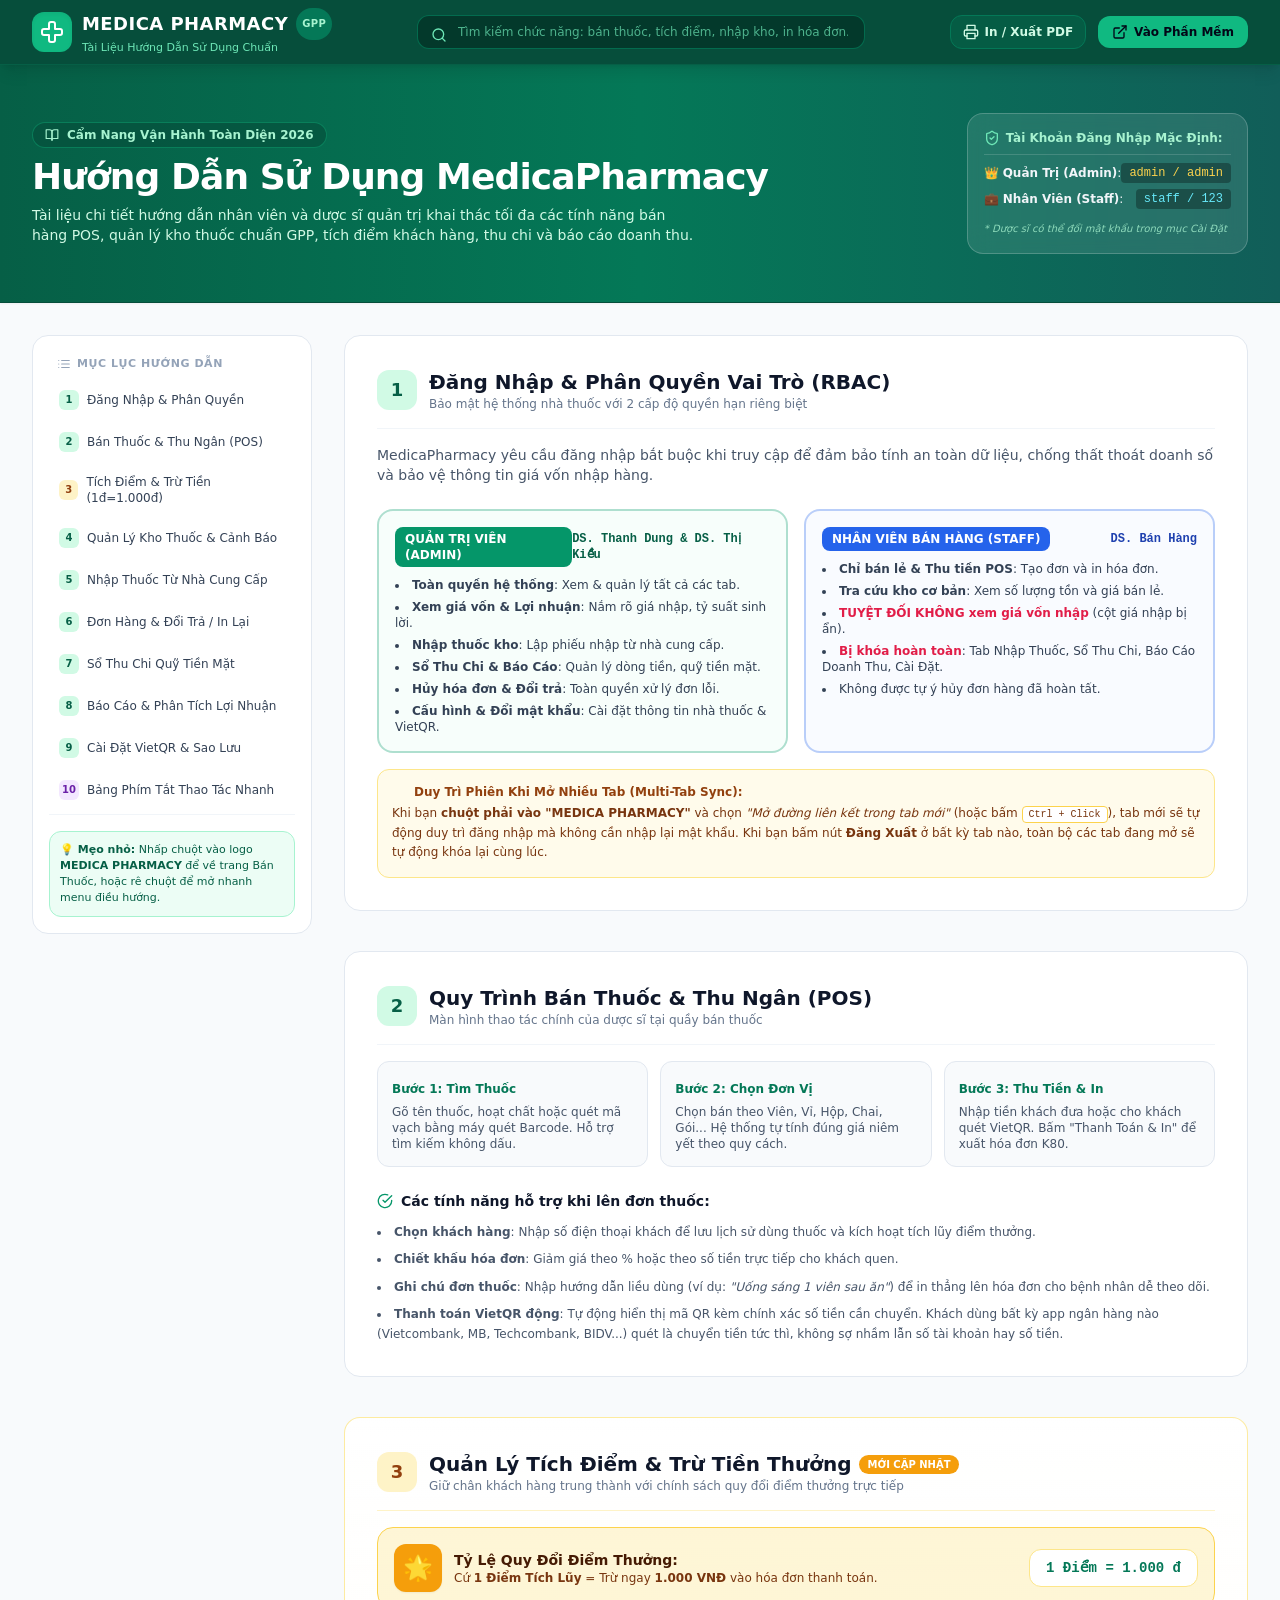
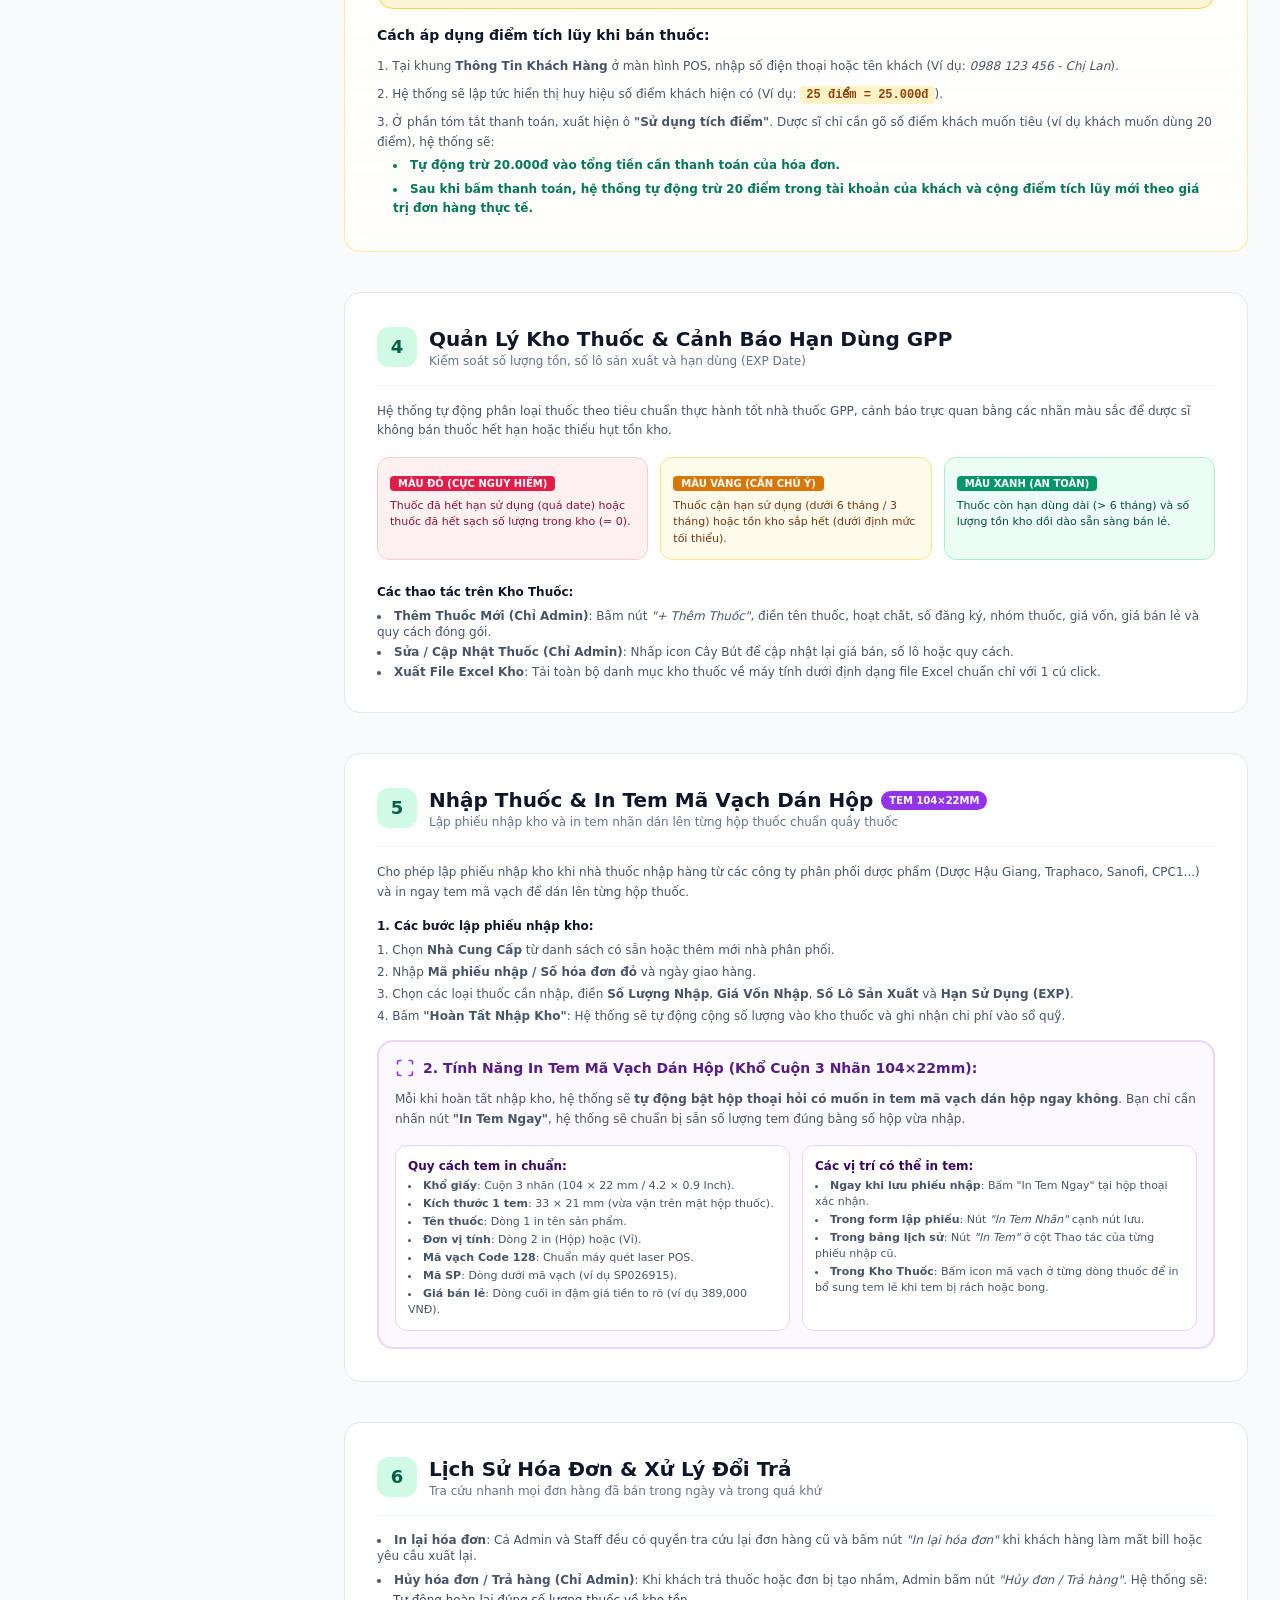
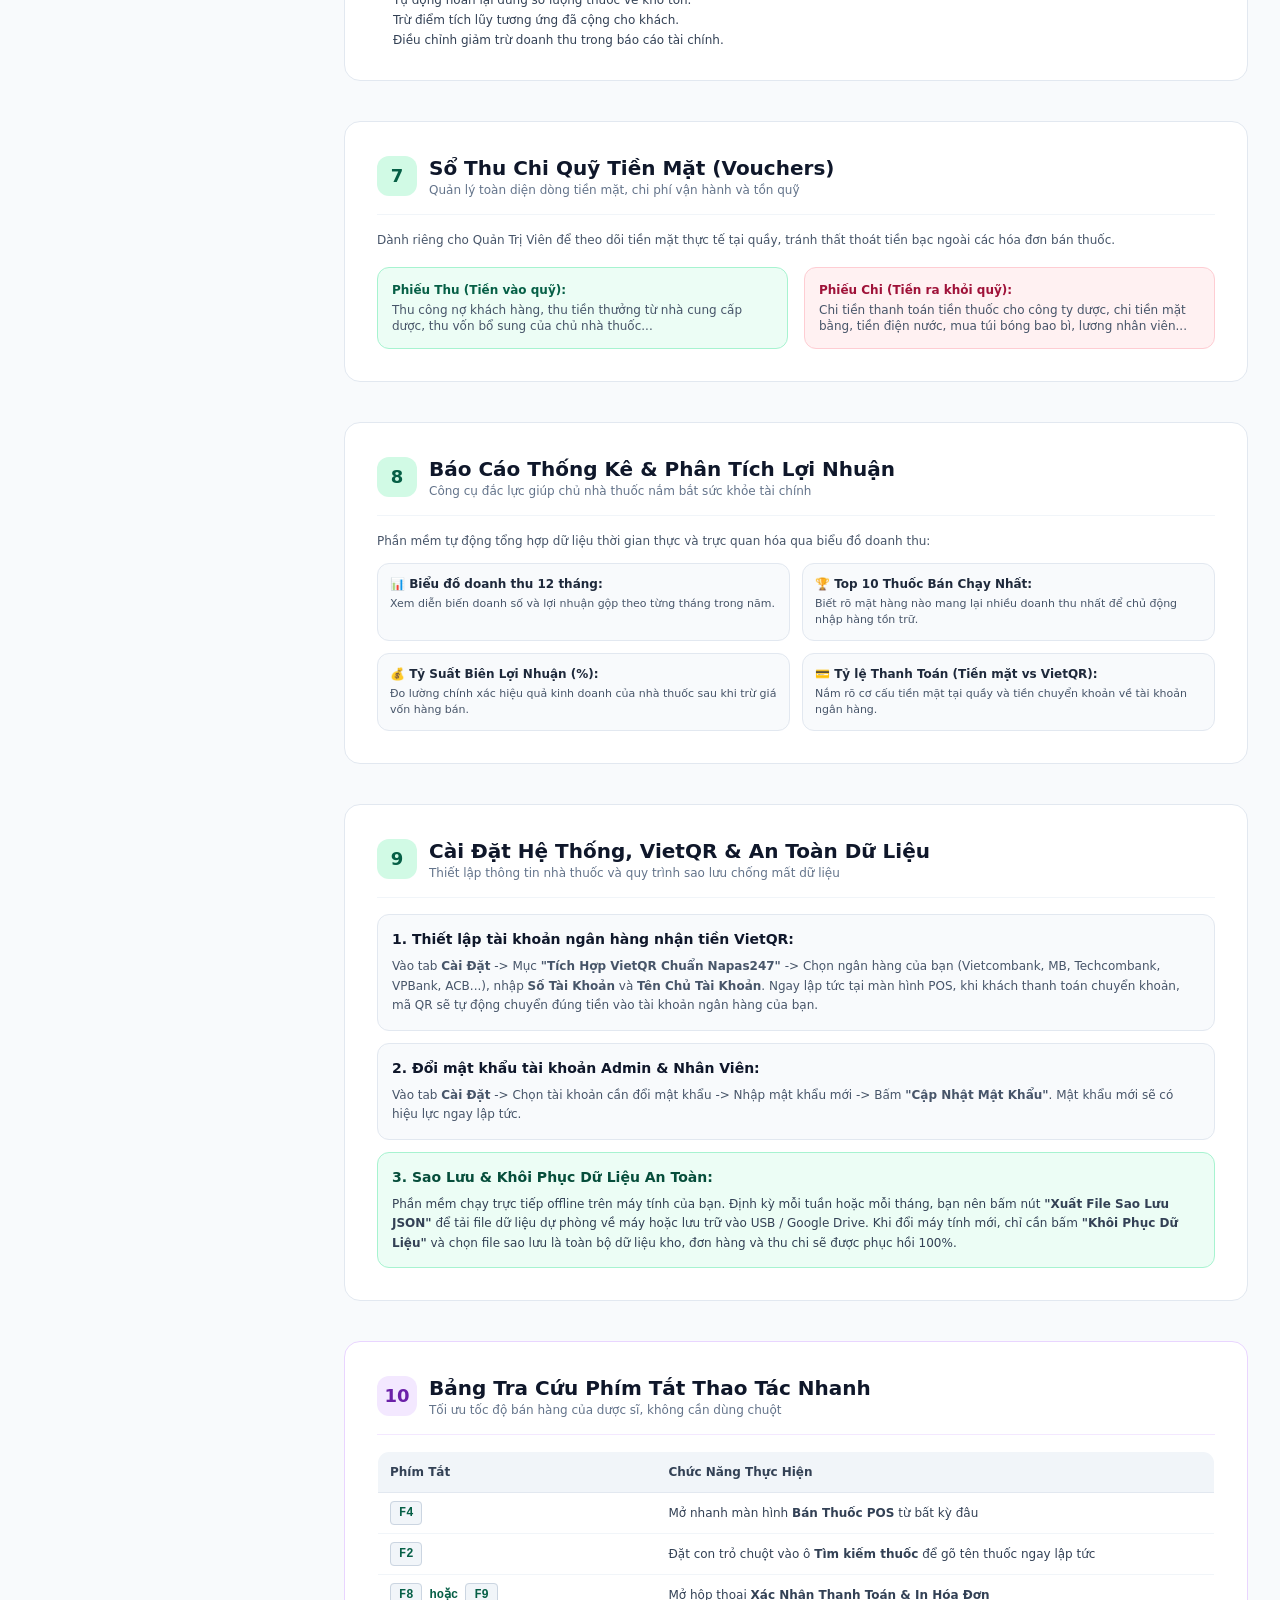
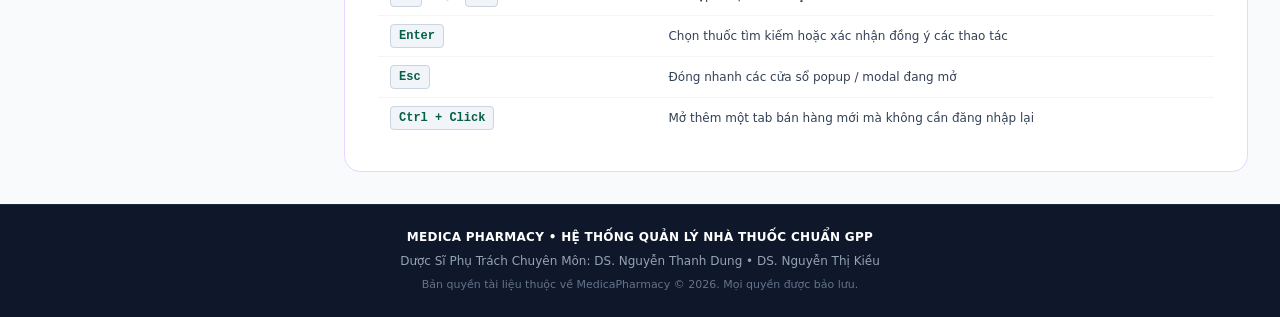
==== huong-dan-su-dung.html @ 49488ac1 "feat(barcode): In tem ma vach dan hop thuoc moi khi nhap kho (kho cuon 3 nhan 104x22mm)" ====
<!DOCTYPE html>
<html lang="vi">
<head>
    <meta charset="UTF-8">
    <meta name="viewport" content="width=device-width, initial-scale=1.0">
    <title>Hướng Dẫn Sử Dụng - Phần Mềm Quản Lý Nhà Thuốc MedicaPharmacy GPP</title>
    <!-- Tailwind CSS (Offline local) -->
    <script src="vendor/tailwind.js"></script>
    <script>
        tailwind.config = {
            theme: {
                extend: {
                    colors: {
                        medical: {
                            50: '#ecfdf5',
                            100: '#d1fae5',
                            500: '#10b981',
                            600: '#059669',
                            700: '#047857',
                            800: '#065f46',
                            900: '#064e3b',
                        }
                    }
                }
            }
        }
    </script>
    <!-- Lucide Icons -->
    <script src="vendor/lucide.min.js"></script>
    <link rel="stylesheet" href="css/app.css">
    <style>
        @media print {
            .no-print { display: none !important; }
            body { background: white !important; color: black !important; }
            .print-break { page-break-before: always; }
            .shadow-md, .shadow-lg, .shadow-xl, .shadow-2xl { box-shadow: none !important; }
            .border { border-color: #cbd5e1 !important; }
        }
        html { scroll-behavior: smooth; }
        .guide-section { scroll-margin-top: 5rem; }
    </style>
</head>
<body class="bg-slate-50 text-slate-800 min-h-screen flex flex-col font-sans">

    <!-- HEADER CỐ ĐỊNH -->
    <header class="bg-emerald-900 text-white shadow-lg sticky top-0 z-50 border-b border-emerald-800 no-print">
        <div class="max-w-7xl mx-auto px-4 sm:px-6 lg:px-8">
            <div class="flex items-center justify-between h-16">
                <!-- Logo & Brand -->
                <div class="flex items-center gap-3">
                    <a href="index.html" class="flex items-center gap-2.5 text-white no-underline hover:text-emerald-200 transition">
                        <div class="w-10 h-10 rounded-xl bg-emerald-500 flex items-center justify-center text-white shadow-inner font-bold text-xl">
                            <i data-lucide="cross" class="w-6 h-6"></i>
                        </div>
                        <div>
                            <div class="font-extrabold text-base sm:text-lg tracking-wide flex items-center gap-2">
                                <span>MEDICA PHARMACY</span>
                                <span class="text-[10px] bg-emerald-700 text-emerald-200 px-1.5 py-0.5 rounded-full uppercase font-bold">GPP</span>
                            </div>
                            <div class="text-[11px] text-emerald-300 font-light">Tài Liệu Hướng Dẫn Sử Dụng Chuẩn</div>
                        </div>
                    </a>
                </div>

                <!-- Ô tìm kiếm nhanh nội dung hướng dẫn -->
                <div class="hidden md:flex items-center flex-1 max-w-md mx-6">
                    <div class="relative w-full">
                        <i data-lucide="search" class="w-4 h-4 text-emerald-300 absolute left-3.5 top-3"></i>
                        <input type="text" id="guide-search" oninput="searchGuide()" placeholder="Tìm kiếm chức năng: bán thuốc, tích điểm, nhập kho, in hóa đơn..." 
                               class="w-full pl-10 pr-4 py-2 bg-emerald-950/60 border border-emerald-700/80 rounded-xl text-xs text-white placeholder-emerald-300/70 focus:outline-none focus:ring-2 focus:ring-emerald-400 focus:bg-emerald-950">
                    </div>
                </div>

                <!-- Nút thao tác -->
                <div class="flex items-center gap-2 sm:gap-3">
                    <button onclick="window.print()" class="px-3 py-2 bg-emerald-800/80 hover:bg-emerald-700 text-emerald-100 rounded-xl text-xs font-semibold flex items-center gap-1.5 transition border border-emerald-700">
                        <i data-lucide="printer" class="w-4 h-4"></i>
                        <span class="hidden sm:inline">In / Xuất PDF</span>
                    </button>
                    <a href="index.html" class="px-3.5 py-2 bg-emerald-500 hover:bg-emerald-400 text-slate-950 font-bold rounded-xl text-xs flex items-center gap-1.5 transition shadow-sm no-underline">
                        <i data-lucide="external-link" class="w-4 h-4"></i>
                        <span>Vào Phần Mềm</span>
                    </a>
                </div>
            </div>
        </div>
    </header>

    <!-- BANNER TIÊU ĐỀ -->
    <div class="bg-gradient-to-r from-emerald-800 via-emerald-700 to-teal-800 text-white py-8 sm:py-12 border-b border-emerald-900 shadow-sm">
        <div class="max-w-7xl mx-auto px-4 sm:px-6 lg:px-8">
            <div class="flex flex-col md:flex-row md:items-center justify-between gap-6">
                <div class="space-y-2">
                    <div class="inline-flex items-center gap-2 px-3 py-1 rounded-full bg-emerald-900/60 border border-emerald-500/40 text-emerald-200 text-xs font-semibold">
                        <i data-lucide="book-open" class="w-3.5 h-3.5"></i>
                        <span>Cẩm Nang Vận Hành Toàn Diện 2026</span>
                    </div>
                    <h1 class="text-2xl sm:text-3xl lg:text-4xl font-extrabold tracking-tight">
                        Hướng Dẫn Sử Dụng MedicaPharmacy
                    </h1>
                    <p class="text-emerald-100 text-xs sm:text-sm max-w-2xl leading-relaxed">
                        Tài liệu chi tiết hướng dẫn nhân viên và dược sĩ quản trị khai thác tối đa các tính năng bán hàng POS, quản lý kho thuốc chuẩn GPP, tích điểm khách hàng, thu chi và báo cáo doanh thu.
                    </p>
                </div>
                <!-- Card tóm tắt tài khoản -->
                <div class="bg-white/10 backdrop-blur-md border border-white/20 rounded-2xl p-4 text-xs space-y-2 min-w-[280px]">
                    <div class="font-bold text-emerald-200 flex items-center gap-1.5 border-b border-white/15 pb-2">
                        <i data-lucide="shield-check" class="w-4 h-4 text-emerald-300"></i>
                        <span>Tài Khoản Đăng Nhập Mặc Định:</span>
                    </div>
                    <div class="space-y-1.5 text-slate-100">
                        <div class="flex items-center justify-between">
                            <span>👑 <b>Quản Trị (Admin)</b>:</span>
                            <code class="bg-black/30 px-2 py-0.5 rounded font-mono text-amber-300">admin / admin</code>
                        </div>
                        <div class="flex items-center justify-between">
                            <span>💼 <b>Nhân Viên (Staff)</b>:</span>
                            <code class="bg-black/30 px-2 py-0.5 rounded font-mono text-cyan-300">staff / 123</code>
                        </div>
                    </div>
                    <p class="text-[10px] text-emerald-200/80 pt-1 italic">* Dược sĩ có thể đổi mật khẩu trong mục Cài Đặt</p>
                </div>
            </div>
        </div>
    </div>

    <!-- NỘI DUNG CHÍNH (SIDEBAR + MAIN CONTENT) -->
    <div class="max-w-7xl mx-auto px-4 sm:px-6 lg:px-8 py-8 flex-1 w-full">
        <div class="grid grid-cols-1 lg:grid-cols-4 gap-8">
            
            <!-- SIDEBAR MỤC LỤC NHANH (STICKY) -->
            <aside class="lg:col-span-1 no-print">
                <div class="bg-white rounded-2xl border border-slate-200 p-4 shadow-xs sticky top-20 max-h-[calc(100vh-6rem)] overflow-y-auto space-y-1.5 text-xs font-medium">
                    <div class="text-[11px] font-bold uppercase tracking-wider text-slate-400 px-2 py-1 flex items-center gap-1.5">
                        <i data-lucide="list" class="w-3.5 h-3.5"></i>
                        <span>Mục Lục Hướng Dẫn</span>
                    </div>
                    
                    <a href="#sec-auth" class="flex items-center gap-2 px-2.5 py-2 rounded-xl text-slate-700 hover:bg-emerald-50 hover:text-emerald-800 transition">
                        <span class="w-5 h-5 rounded-md bg-emerald-100 text-emerald-800 flex items-center justify-center font-bold text-[10px]">1</span>
                        <span>Đăng Nhập & Phân Quyền</span>
                    </a>
                    <a href="#sec-pos" class="flex items-center gap-2 px-2.5 py-2 rounded-xl text-slate-700 hover:bg-emerald-50 hover:text-emerald-800 transition">
                        <span class="w-5 h-5 rounded-md bg-emerald-100 text-emerald-800 flex items-center justify-center font-bold text-[10px]">2</span>
                        <span>Bán Thuốc & Thu Ngân (POS)</span>
                    </a>
                    <a href="#sec-points" class="flex items-center gap-2 px-2.5 py-2 rounded-xl text-slate-700 hover:bg-emerald-50 hover:text-emerald-800 transition">
                        <span class="w-5 h-5 rounded-md bg-amber-100 text-amber-800 flex items-center justify-center font-bold text-[10px]">3</span>
                        <span>Tích Điểm & Trừ Tiền (1đ=1.000đ)</span>
                    </a>
                    <a href="#sec-inventory" class="flex items-center gap-2 px-2.5 py-2 rounded-xl text-slate-700 hover:bg-emerald-50 hover:text-emerald-800 transition">
                        <span class="w-5 h-5 rounded-md bg-emerald-100 text-emerald-800 flex items-center justify-center font-bold text-[10px]">4</span>
                        <span>Quản Lý Kho Thuốc & Cảnh Báo</span>
                    </a>
                    <a href="#sec-stockin" class="flex items-center gap-2 px-2.5 py-2 rounded-xl text-slate-700 hover:bg-emerald-50 hover:text-emerald-800 transition">
                        <span class="w-5 h-5 rounded-md bg-emerald-100 text-emerald-800 flex items-center justify-center font-bold text-[10px]">5</span>
                        <span>Nhập Thuốc Từ Nhà Cung Cấp</span>
                    </a>
                    <a href="#sec-orders" class="flex items-center gap-2 px-2.5 py-2 rounded-xl text-slate-700 hover:bg-emerald-50 hover:text-emerald-800 transition">
                        <span class="w-5 h-5 rounded-md bg-emerald-100 text-emerald-800 flex items-center justify-center font-bold text-[10px]">6</span>
                        <span>Đơn Hàng & Đổi Trả / In Lại</span>
                    </a>
                    <a href="#sec-vouchers" class="flex items-center gap-2 px-2.5 py-2 rounded-xl text-slate-700 hover:bg-emerald-50 hover:text-emerald-800 transition">
                        <span class="w-5 h-5 rounded-md bg-emerald-100 text-emerald-800 flex items-center justify-center font-bold text-[10px]">7</span>
                        <span>Sổ Thu Chi Quỹ Tiền Mặt</span>
                    </a>
                    <a href="#sec-reports" class="flex items-center gap-2 px-2.5 py-2 rounded-xl text-slate-700 hover:bg-emerald-50 hover:text-emerald-800 transition">
                        <span class="w-5 h-5 rounded-md bg-emerald-100 text-emerald-800 flex items-center justify-center font-bold text-[10px]">8</span>
                        <span>Báo Cáo & Phân Tích Lợi Nhuận</span>
                    </a>
                    <a href="#sec-settings" class="flex items-center gap-2 px-2.5 py-2 rounded-xl text-slate-700 hover:bg-emerald-50 hover:text-emerald-800 transition">
                        <span class="w-5 h-5 rounded-md bg-emerald-100 text-emerald-800 flex items-center justify-center font-bold text-[10px]">9</span>
                        <span>Cài Đặt VietQR & Sao Lưu</span>
                    </a>
                    <a href="#sec-shortcuts" class="flex items-center gap-2 px-2.5 py-2 rounded-xl text-slate-700 hover:bg-emerald-50 hover:text-emerald-800 transition">
                        <span class="w-5 h-5 rounded-md bg-purple-100 text-purple-800 flex items-center justify-center font-bold text-[10px]">10</span>
                        <span>Bảng Phím Tắt Thao Tác Nhanh</span>
                    </a>

                    <div class="pt-4 border-t border-slate-100 text-[11px] text-slate-500 space-y-2">
                        <div class="bg-emerald-50 text-emerald-800 p-2.5 rounded-xl border border-emerald-200">
                            <b>💡 Mẹo nhỏ:</b> Nhấp chuột vào logo <b>MEDICA PHARMACY</b> để về trang Bán Thuốc, hoặc rê chuột để mở nhanh menu điều hướng.
                        </div>
                    </div>
                </div>
            </aside>

            <!-- KHUNG NỘI DUNG CHÍNH -->
            <main class="lg:col-span-3 space-y-10">

                <!-- PHẦN 1: ĐĂNG NHẬP & PHÂN QUYỀN -->
                <section id="sec-auth" class="guide-section bg-white rounded-2xl border border-slate-200 p-6 sm:p-8 shadow-xs space-y-4">
                    <div class="flex items-center gap-3 border-b border-slate-100 pb-4">
                        <div class="w-10 h-10 rounded-xl bg-emerald-100 text-emerald-800 flex items-center justify-center font-black text-lg">1</div>
                        <div>
                            <h2 class="text-xl font-extrabold text-slate-900">Đăng Nhập & Phân Quyền Vai Trò (RBAC)</h2>
                            <p class="text-xs text-slate-500">Bảo mật hệ thống nhà thuốc với 2 cấp độ quyền hạn riêng biệt</p>
                        </div>
                    </div>

                    <p class="text-xs sm:text-sm text-slate-600 leading-relaxed">
                        MedicaPharmacy yêu cầu đăng nhập bắt buộc khi truy cập để đảm bảo tính an toàn dữ liệu, chống thất thoát doanh số và bảo vệ thông tin giá vốn nhập hàng.
                    </p>

                    <!-- So sánh 2 vai trò -->
                    <div class="grid grid-cols-1 md:grid-cols-2 gap-4 pt-2">
                        <!-- Quản trị viên -->
                        <div class="border-2 border-emerald-600/30 bg-emerald-50/40 rounded-2xl p-4 space-y-2.5">
                            <div class="flex items-center justify-between">
                                <span class="px-2.5 py-1 rounded-lg bg-emerald-600 text-white font-black text-xs uppercase">Quản Trị Viên (Admin)</span>
                                <span class="text-xs font-mono font-bold text-emerald-800">DS. Thanh Dung & DS. Thị Kiều</span>
                            </div>
                            <ul class="text-xs text-slate-700 space-y-1.5 list-disc list-inside">
                                <li><b>Toàn quyền hệ thống</b>: Xem & quản lý tất cả các tab.</li>
                                <li><b>Xem giá vốn & Lợi nhuận</b>: Nắm rõ giá nhập, tỷ suất sinh lời.</li>
                                <li><b>Nhập thuốc kho</b>: Lập phiếu nhập từ nhà cung cấp.</li>
                                <li><b>Sổ Thu Chi & Báo Cáo</b>: Quản lý dòng tiền, quỹ tiền mặt.</li>
                                <li><b>Hủy hóa đơn & Đổi trả</b>: Toàn quyền xử lý đơn lỗi.</li>
                                <li><b>Cấu hình & Đổi mật khẩu</b>: Cài đặt thông tin nhà thuốc & VietQR.</li>
                            </ul>
                        </div>

                        <!-- Nhân viên -->
                        <div class="border-2 border-blue-600/30 bg-blue-50/40 rounded-2xl p-4 space-y-2.5">
                            <div class="flex items-center justify-between">
                                <span class="px-2.5 py-1 rounded-lg bg-blue-600 text-white font-black text-xs uppercase">Nhân Viên Bán Hàng (Staff)</span>
                                <span class="text-xs font-mono font-bold text-blue-800">DS. Bán Hàng</span>
                            </div>
                            <ul class="text-xs text-slate-700 space-y-1.5 list-disc list-inside">
                                <li><b>Chỉ bán lẻ & Thu tiền POS</b>: Tạo đơn và in hóa đơn.</li>
                                <li><b>Tra cứu kho cơ bản</b>: Xem số lượng tồn và giá bán lẻ.</li>
                                <li><b class="text-rose-600">TUYỆT ĐỐI KHÔNG xem giá vốn nhập</b> (cột giá nhập bị ẩn).</li>
                                <li><b class="text-rose-600">Bị khóa hoàn toàn</b>: Tab Nhập Thuốc, Sổ Thu Chi, Báo Cáo Doanh Thu, Cài Đặt.</li>
                                <li>Không được tự ý hủy đơn hàng đã hoàn tất.</li>
                            </ul>
                        </div>
                    </div>

                    <!-- Tính năng duy trì phiên đa tab -->
                    <div class="bg-amber-50 border border-amber-200 rounded-xl p-3.5 text-xs text-amber-900 space-y-1">
                        <div class="font-bold flex items-center gap-1.5 text-amber-800">
                            <i data-lucide="tabs" class="w-4 h-4"></i>
                            <span>Duy Trì Phiên Khi Mở Nhiều Tab (Multi-Tab Sync):</span>
                        </div>
                        <p class="leading-relaxed">
                            Khi bạn <b>chuột phải vào "MEDICA PHARMACY"</b> và chọn <i>"Mở đường liên kết trong tab mới"</i> (hoặc bấm <kbd class="px-1.5 py-0.5 bg-white border border-amber-300 rounded text-[10px]">Ctrl + Click</kbd>), tab mới sẽ tự động duy trì đăng nhập mà không cần nhập lại mật khẩu. Khi bạn bấm nút <b>Đăng Xuất</b> ở bất kỳ tab nào, toàn bộ các tab đang mở sẽ tự động khóa lại cùng lúc.
                        </p>
                    </div>
                </section>

                <!-- PHẦN 2: BÁN THUỐC & THU NGÂN (POS) -->
                <section id="sec-pos" class="guide-section bg-white rounded-2xl border border-slate-200 p-6 sm:p-8 shadow-xs space-y-4">
                    <div class="flex items-center gap-3 border-b border-slate-100 pb-4">
                        <div class="w-10 h-10 rounded-xl bg-emerald-100 text-emerald-800 flex items-center justify-center font-black text-lg">2</div>
                        <div>
                            <h2 class="text-xl font-extrabold text-slate-900">Quy Trình Bán Thuốc & Thu Ngân (POS)</h2>
                            <p class="text-xs text-slate-500">Màn hình thao tác chính của dược sĩ tại quầy bán thuốc</p>
                        </div>
                    </div>

                    <div class="grid grid-cols-1 md:grid-cols-3 gap-3">
                        <div class="p-3.5 rounded-xl border border-slate-200 bg-slate-50 space-y-1">
                            <span class="text-xs font-bold text-emerald-700">Bước 1: Tìm Thuốc</span>
                            <p class="text-xs text-slate-600">Gõ tên thuốc, hoạt chất hoặc quét mã vạch bằng máy quét Barcode. Hỗ trợ tìm kiếm không dấu.</p>
                        </div>
                        <div class="p-3.5 rounded-xl border border-slate-200 bg-slate-50 space-y-1">
                            <span class="text-xs font-bold text-emerald-700">Bước 2: Chọn Đơn Vị</span>
                            <p class="text-xs text-slate-600">Chọn bán theo Viên, Vỉ, Hộp, Chai, Gói... Hệ thống tự tính đúng giá niêm yết theo quy cách.</p>
                        </div>
                        <div class="p-3.5 rounded-xl border border-slate-200 bg-slate-50 space-y-1">
                            <span class="text-xs font-bold text-emerald-700">Bước 3: Thu Tiền & In</span>
                            <p class="text-xs text-slate-600">Nhập tiền khách đưa hoặc cho khách quét VietQR. Bấm "Thanh Toán & In" để xuất hóa đơn K80.</p>
                        </div>
                    </div>

                    <div class="space-y-3 pt-2 text-xs sm:text-sm text-slate-700">
                        <h3 class="font-bold text-slate-900 flex items-center gap-2 text-sm">
                            <i data-lucide="check-circle" class="w-4 h-4 text-emerald-600"></i>
                            <span>Các tính năng hỗ trợ khi lên đơn thuốc:</span>
                        </h3>
                        <ul class="space-y-2 list-disc list-inside text-xs leading-relaxed text-slate-600">
                            <li><b>Chọn khách hàng</b>: Nhập số điện thoại khách để lưu lịch sử dùng thuốc và kích hoạt tích lũy điểm thưởng.</li>
                            <li><b>Chiết khấu hóa đơn</b>: Giảm giá theo % hoặc theo số tiền trực tiếp cho khách quen.</li>
                            <li><b>Ghi chú đơn thuốc</b>: Nhập hướng dẫn liều dùng (ví dụ: <i>"Uống sáng 1 viên sau ăn"</i>) để in thẳng lên hóa đơn cho bệnh nhân dễ theo dõi.</li>
                            <li><b>Thanh toán VietQR động</b>: Tự động hiển thị mã QR kèm chính xác số tiền cần chuyển. Khách dùng bất kỳ app ngân hàng nào (Vietcombank, MB, Techcombank, BIDV...) quét là chuyển tiền tức thì, không sợ nhầm lẫn số tài khoản hay số tiền.</li>
                        </ul>
                    </div>
                </section>

                <!-- PHẦN 3: TÍCH ĐIỂM KHÁCH HÀNG -->
                <section id="sec-points" class="guide-section bg-white rounded-2xl border border-amber-200/80 p-6 sm:p-8 shadow-xs space-y-4 bg-gradient-to-b from-white to-amber-50/20">
                    <div class="flex items-center gap-3 border-b border-amber-100 pb-4">
                        <div class="w-10 h-10 rounded-xl bg-amber-100 text-amber-800 flex items-center justify-center font-black text-lg">3</div>
                        <div>
                            <div class="flex items-center gap-2">
                                <h2 class="text-xl font-extrabold text-slate-900">Quản Lý Tích Điểm & Trừ Tiền Thưởng</h2>
                                <span class="px-2 py-0.5 rounded-full text-[10px] font-bold bg-amber-500 text-white uppercase">Mới cập nhật</span>
                            </div>
                            <p class="text-xs text-slate-500">Giữ chân khách hàng trung thành với chính sách quy đổi điểm thưởng trực tiếp</p>
                        </div>
                    </div>

                    <!-- Quy tắc quy đổi -->
                    <div class="bg-amber-100/70 border border-amber-300 rounded-2xl p-4 flex flex-col sm:flex-row items-center justify-between gap-4">
                        <div class="flex items-center gap-3">
                            <div class="w-12 h-12 rounded-xl bg-amber-500 text-white flex items-center justify-center shrink-0 shadow-sm font-black text-2xl">
                                🌟
                            </div>
                            <div>
                                <div class="font-bold text-amber-950 text-sm">Tỷ Lệ Quy Đổi Điểm Thưởng:</div>
                                <div class="text-xs text-amber-900">Cứ <b>1 Điểm Tích Lũy</b> = Trừ ngay <b>1.000 VNĐ</b> vào hóa đơn thanh toán.</div>
                            </div>
                        </div>
                        <div class="px-4 py-2 bg-white rounded-xl shadow-xs border border-amber-200 text-center font-mono font-bold text-emerald-700 text-sm shrink-0">
                            1 Điểm = 1.000 đ
                        </div>
                    </div>

                    <div class="space-y-3 text-xs sm:text-sm text-slate-700">
                        <h3 class="font-bold text-slate-900 text-sm">Cách áp dụng điểm tích lũy khi bán thuốc:</h3>
                        <ol class="space-y-2 list-decimal list-inside text-xs text-slate-600 leading-relaxed">
                            <li>Tại khung <b>Thông Tin Khách Hàng</b> ở màn hình POS, nhập số điện thoại hoặc tên khách (Ví dụ: <i>0988 123 456 - Chị Lan</i>).</li>
                            <li>Hệ thống sẽ lập tức hiển thị huy hiệu số điểm khách hiện có (Ví dụ: <span class="px-1.5 py-0.5 bg-amber-100 text-amber-800 rounded font-bold font-mono">25 điểm = 25.000đ</span>).</li>
                            <li>Ở phần tóm tắt thanh toán, xuất hiện ô <b>"Sử dụng tích điểm"</b>. Dược sĩ chỉ cần gõ số điểm khách muốn tiêu (ví dụ khách muốn dùng 20 điểm), hệ thống sẽ:
                                <ul class="list-disc list-inside pl-4 pt-1 space-y-1 text-emerald-700 font-semibold">
                                    <li>Tự động trừ <b>20.000đ</b> vào tổng tiền cần thanh toán của hóa đơn.</li>
                                    <li>Sau khi bấm thanh toán, hệ thống tự động trừ 20 điểm trong tài khoản của khách và cộng điểm tích lũy mới theo giá trị đơn hàng thực tế.</li>
                                </ul>
                            </li>
                        </ol>
                    </div>
                </section>

                <!-- PHẦN 4: QUẢN LÝ KHO THUỐC -->
                <section id="sec-inventory" class="guide-section bg-white rounded-2xl border border-slate-200 p-6 sm:p-8 shadow-xs space-y-4">
                    <div class="flex items-center gap-3 border-b border-slate-100 pb-4">
                        <div class="w-10 h-10 rounded-xl bg-emerald-100 text-emerald-800 flex items-center justify-center font-black text-lg">4</div>
                        <div>
                            <h2 class="text-xl font-extrabold text-slate-900">Quản Lý Kho Thuốc & Cảnh Báo Hạn Dùng GPP</h2>
                            <p class="text-xs text-slate-500">Kiểm soát số lượng tồn, số lô sản xuất và hạn dùng (EXP Date)</p>
                        </div>
                    </div>

                    <p class="text-xs text-slate-600 leading-relaxed">
                        Hệ thống tự động phân loại thuốc theo tiêu chuẩn thực hành tốt nhà thuốc GPP, cảnh báo trực quan bằng các nhãn màu sắc để dược sĩ không bán thuốc hết hạn hoặc thiếu hụt tồn kho.
                    </p>

                    <div class="grid grid-cols-1 sm:grid-cols-3 gap-3">
                        <div class="p-3 bg-rose-50 border border-rose-200 rounded-xl space-y-1">
                            <span class="px-2 py-0.5 bg-rose-600 text-white font-bold text-[10px] rounded uppercase">Màu Đỏ (Cực Nguy Hiểm)</span>
                            <p class="text-[11px] text-rose-900">Thuốc đã hết hạn sử dụng (quá date) hoặc thuốc đã hết sạch số lượng trong kho (= 0).</p>
                        </div>
                        <div class="p-3 bg-amber-50 border border-amber-200 rounded-xl space-y-1">
                            <span class="px-2 py-0.5 bg-amber-600 text-white font-bold text-[10px] rounded uppercase">Màu Vàng (Cần Chú Ý)</span>
                            <p class="text-[11px] text-amber-900">Thuốc cận hạn sử dụng (dưới 6 tháng / 3 tháng) hoặc tồn kho sắp hết (dưới định mức tối thiểu).</p>
                        </div>
                        <div class="p-3 bg-emerald-50 border border-emerald-200 rounded-xl space-y-1">
                            <span class="px-2 py-0.5 bg-emerald-600 text-white font-bold text-[10px] rounded uppercase">Màu Xanh (An Toàn)</span>
                            <p class="text-[11px] text-emerald-900">Thuốc còn hạn dùng dài (> 6 tháng) và số lượng tồn kho dồi dào sẵn sàng bán lẻ.</p>
                        </div>
                    </div>

                    <div class="pt-2 space-y-2 text-xs text-slate-700">
                        <div class="font-bold text-slate-900">Các thao tác trên Kho Thuốc:</div>
                        <ul class="list-disc list-inside space-y-1 text-slate-600">
                            <li><b>Thêm Thuốc Mới (Chỉ Admin)</b>: Bấm nút <i>"+ Thêm Thuốc"</i>, điền tên thuốc, hoạt chất, số đăng ký, nhóm thuốc, giá vốn, giá bán lẻ và quy cách đóng gói.</li>
                            <li><b>Sửa / Cập Nhật Thuốc (Chỉ Admin)</b>: Nhấp icon Cây Bút để cập nhật lại giá bán, số lô hoặc quy cách.</li>
                            <li><b>Xuất File Excel Kho</b>: Tải toàn bộ danh mục kho thuốc về máy tính dưới định dạng file Excel chuẩn chỉ với 1 cú click.</li>
                        </ul>
                    </div>
                </section>

                <!-- PHẦN 5: NHẬP THUỐC & IN TEM MÃ VẠCH -->
                <section id="sec-stockin" class="guide-section bg-white rounded-2xl border border-slate-200 p-6 sm:p-8 shadow-xs space-y-4">
                    <div class="flex items-center gap-3 border-b border-slate-100 pb-4">
                        <div class="w-10 h-10 rounded-xl bg-emerald-100 text-emerald-800 flex items-center justify-center font-black text-lg">5</div>
                        <div>
                            <div class="flex items-center gap-2">
                                <h2 class="text-xl font-extrabold text-slate-900">Nhập Thuốc & In Tem Mã Vạch Dán Hộp</h2>
                                <span class="px-2 py-0.5 rounded-full text-[10px] font-bold bg-purple-600 text-white uppercase">Tem 104×22mm</span>
                            </div>
                            <p class="text-xs text-slate-500">Lập phiếu nhập kho và in tem nhãn dán lên từng hộp thuốc chuẩn quầy thuốc</p>
                        </div>
                    </div>

                    <p class="text-xs text-slate-600 leading-relaxed">
                        Cho phép lập phiếu nhập kho khi nhà thuốc nhập hàng từ các công ty phân phối dược phẩm (Dược Hậu Giang, Traphaco, Sanofi, CPC1...) và in ngay tem mã vạch để dán lên từng hộp thuốc.
                    </p>

                    <div class="space-y-2 text-xs text-slate-700">
                        <div class="font-bold text-slate-900">1. Các bước lập phiếu nhập kho:</div>
                        <ol class="list-decimal list-inside space-y-1.5 text-slate-600">
                            <li>Chọn <b>Nhà Cung Cấp</b> từ danh sách có sẵn hoặc thêm mới nhà phân phối.</li>
                            <li>Nhập <b>Mã phiếu nhập / Số hóa đơn đỏ</b> và ngày giao hàng.</li>
                            <li>Chọn các loại thuốc cần nhập, điền <b>Số Lượng Nhập</b>, <b>Giá Vốn Nhập</b>, <b>Số Lô Sản Xuất</b> và <b>Hạn Sử Dụng (EXP)</b>.</li>
                            <li>Bấm <b>"Hoàn Tất Nhập Kho"</b>: Hệ thống sẽ tự động cộng số lượng vào kho thuốc và ghi nhận chi phí vào sổ quỹ.</li>
                        </ol>
                    </div>

                    <!-- HƯỚNG DẪN IN TEM MÃ VẠCH 104x22mm -->
                    <div class="p-4 bg-purple-50/70 border-2 border-purple-200 rounded-2xl space-y-3">
                        <div class="flex items-center gap-2 text-purple-900 font-extrabold text-sm">
                            <i data-lucide="scan" class="w-5 h-5 text-purple-600"></i>
                            <span>2. Tính Năng In Tem Mã Vạch Dán Hộp (Khổ Cuộn 3 Nhãn 104×22mm):</span>
                        </div>
                        <p class="text-xs text-slate-600 leading-relaxed">
                            Mỗi khi hoàn tất nhập kho, hệ thống sẽ <b>tự động bật hộp thoại hỏi có muốn in tem mã vạch dán hộp ngay không</b>. Bạn chỉ cần nhấn nút <b>"In Tem Ngay"</b>, hệ thống sẽ chuẩn bị sẵn số lượng tem đúng bằng số hộp vừa nhập.
                        </p>
                        <div class="grid grid-cols-1 sm:grid-cols-2 gap-3 pt-1">
                            <div class="bg-white p-3 rounded-xl border border-purple-200 space-y-1 text-xs">
                                <b class="text-purple-950">Quy cách tem in chuẩn:</b>
                                <ul class="list-disc list-inside text-slate-600 space-y-0.5 text-[11px]">
                                    <li><b>Khổ giấy</b>: Cuộn 3 nhãn (104 × 22 mm / 4.2 × 0.9 Inch).</li>
                                    <li><b>Kích thước 1 tem</b>: 33 × 21 mm (vừa vặn trên mặt hộp thuốc).</li>
                                    <li><b>Tên thuốc</b>: Dòng 1 in tên sản phẩm.</li>
                                    <li><b>Đơn vị tính</b>: Dòng 2 in (Hộp) hoặc (Vỉ).</li>
                                    <li><b>Mã vạch Code 128</b>: Chuẩn máy quét laser POS.</li>
                                    <li><b>Mã SP</b>: Dòng dưới mã vạch (ví dụ SP026915).</li>
                                    <li><b>Giá bán lẻ</b>: Dòng cuối in đậm giá tiền to rõ (ví dụ 389,000 VNĐ).</li>
                                </ul>
                            </div>
                            <div class="bg-white p-3 rounded-xl border border-purple-200 space-y-1 text-xs">
                                <b class="text-purple-950">Các vị trí có thể in tem:</b>
                                <ul class="list-disc list-inside text-slate-600 space-y-0.5 text-[11px]">
                                    <li><b>Ngay khi lưu phiếu nhập</b>: Bấm "In Tem Ngay" tại hộp thoại xác nhận.</li>
                                    <li><b>Trong form lập phiếu</b>: Nút <i>"In Tem Nhãn"</i> cạnh nút lưu.</li>
                                    <li><b>Trong bảng lịch sử</b>: Nút <i>"In Tem"</i> ở cột Thao tác của từng phiếu nhập cũ.</li>
                                    <li><b>Trong Kho Thuốc</b>: Bấm icon mã vạch ở từng dòng thuốc để in bổ sung tem lẻ khi tem bị rách hoặc bong.</li>
                                </ul>
                            </div>
                        </div>
                    </div>
                </section>

                <!-- PHẦN 6: ĐƠN HÀNG & ĐỔI TRẢ -->
                <section id="sec-orders" class="guide-section bg-white rounded-2xl border border-slate-200 p-6 sm:p-8 shadow-xs space-y-4">
                    <div class="flex items-center gap-3 border-b border-slate-100 pb-4">
                        <div class="w-10 h-10 rounded-xl bg-emerald-100 text-emerald-800 flex items-center justify-center font-black text-lg">6</div>
                        <div>
                            <h2 class="text-xl font-extrabold text-slate-900">Lịch Sử Hóa Đơn & Xử Lý Đổi Trả</h2>
                            <p class="text-xs text-slate-500">Tra cứu nhanh mọi đơn hàng đã bán trong ngày và trong quá khứ</p>
                        </div>
                    </div>

                    <div class="space-y-2 text-xs text-slate-700">
                        <ul class="list-disc list-inside space-y-2 text-slate-600">
                            <li><b>In lại hóa đơn</b>: Cả Admin và Staff đều có quyền tra cứu lại đơn hàng cũ và bấm nút <i>"In lại hóa đơn"</i> khi khách hàng làm mất bill hoặc yêu cầu xuất lại.</li>
                            <li><b>Hủy hóa đơn / Trả hàng (Chỉ Admin)</b>: Khi khách trả thuốc hoặc đơn bị tạo nhầm, Admin bấm nút <i>"Hủy đơn / Trả hàng"</i>. Hệ thống sẽ:
                                <ul class="list-circle list-inside pl-4 pt-1 space-y-1 text-slate-700">
                                    <li>Tự động hoàn lại đúng số lượng thuốc về kho tồn.</li>
                                    <li>Trừ điểm tích lũy tương ứng đã cộng cho khách.</li>
                                    <li>Điều chỉnh giảm trừ doanh thu trong báo cáo tài chính.</li>
                                </ul>
                            </li>
                        </ul>
                    </div>
                </section>

                <!-- PHẦN 7: SỔ THU CHI -->
                <section id="sec-vouchers" class="guide-section bg-white rounded-2xl border border-slate-200 p-6 sm:p-8 shadow-xs space-y-4">
                    <div class="flex items-center gap-3 border-b border-slate-100 pb-4">
                        <div class="w-10 h-10 rounded-xl bg-emerald-100 text-emerald-800 flex items-center justify-center font-black text-lg">7</div>
                        <div>
                            <h2 class="text-xl font-extrabold text-slate-900">Sổ Thu Chi Quỹ Tiền Mặt (Vouchers)</h2>
                            <p class="text-xs text-slate-500">Quản lý toàn diện dòng tiền mặt, chi phí vận hành và tồn quỹ</p>
                        </div>
                    </div>

                    <p class="text-xs text-slate-600 leading-relaxed">
                        Dành riêng cho Quản Trị Viên để theo dõi tiền mặt thực tế tại quầy, tránh thất thoát tiền bạc ngoài các hóa đơn bán thuốc.
                    </p>

                    <div class="grid grid-cols-1 sm:grid-cols-2 gap-4">
                        <div class="p-3.5 bg-emerald-50 border border-emerald-200 rounded-xl space-y-1 text-xs">
                            <b class="text-emerald-800">Phiếu Thu (Tiền vào quỹ):</b>
                            <p class="text-slate-600">Thu công nợ khách hàng, thu tiền thưởng từ nhà cung cấp dược, thu vốn bổ sung của chủ nhà thuốc...</p>
                        </div>
                        <div class="p-3.5 bg-rose-50 border border-rose-200 rounded-xl space-y-1 text-xs">
                            <b class="text-rose-800">Phiếu Chi (Tiền ra khỏi quỹ):</b>
                            <p class="text-slate-600">Chi tiền thanh toán tiền thuốc cho công ty dược, chi tiền mặt bằng, tiền điện nước, mua túi bóng bao bì, lương nhân viên...</p>
                        </div>
                    </div>
                </section>

                <!-- PHẦN 8: BÁO CÁO & LỢI NHUẬN -->
                <section id="sec-reports" class="guide-section bg-white rounded-2xl border border-slate-200 p-6 sm:p-8 shadow-xs space-y-4">
                    <div class="flex items-center gap-3 border-b border-slate-100 pb-4">
                        <div class="w-10 h-10 rounded-xl bg-emerald-100 text-emerald-800 flex items-center justify-center font-black text-lg">8</div>
                        <div>
                            <h2 class="text-xl font-extrabold text-slate-900">Báo Cáo Thống Kê & Phân Tích Lợi Nhuận</h2>
                            <p class="text-xs text-slate-500">Công cụ đắc lực giúp chủ nhà thuốc nắm bắt sức khỏe tài chính</p>
                        </div>
                    </div>

                    <div class="space-y-3 text-xs text-slate-700">
                        <p class="leading-relaxed text-slate-600">
                            Phần mềm tự động tổng hợp dữ liệu thời gian thực và trực quan hóa qua biểu đồ doanh thu:
                        </p>
                        <div class="grid grid-cols-1 sm:grid-cols-2 gap-3">
                            <div class="p-3 bg-slate-50 border border-slate-200 rounded-xl space-y-1">
                                <span class="font-bold text-slate-800">📊 Biểu đồ doanh thu 12 tháng:</span>
                                <p class="text-[11px] text-slate-600">Xem diễn biến doanh số và lợi nhuận gộp theo từng tháng trong năm.</p>
                            </div>
                            <div class="p-3 bg-slate-50 border border-slate-200 rounded-xl space-y-1">
                                <span class="font-bold text-slate-800">🏆 Top 10 Thuốc Bán Chạy Nhất:</span>
                                <p class="text-[11px] text-slate-600">Biết rõ mặt hàng nào mang lại nhiều doanh thu nhất để chủ động nhập hàng tồn trữ.</p>
                            </div>
                            <div class="p-3 bg-slate-50 border border-slate-200 rounded-xl space-y-1">
                                <span class="font-bold text-slate-800">💰 Tỷ Suất Biên Lợi Nhuận (%):</span>
                                <p class="text-[11px] text-slate-600">Đo lường chính xác hiệu quả kinh doanh của nhà thuốc sau khi trừ giá vốn hàng bán.</p>
                            </div>
                            <div class="p-3 bg-slate-50 border border-slate-200 rounded-xl space-y-1">
                                <span class="font-bold text-slate-800">💳 Tỷ lệ Thanh Toán (Tiền mặt vs VietQR):</span>
                                <p class="text-[11px] text-slate-600">Nắm rõ cơ cấu tiền mặt tại quầy và tiền chuyển khoản về tài khoản ngân hàng.</p>
                            </div>
                        </div>
                    </div>
                </section>

                <!-- PHẦN 9: CÀI ĐẶT & SAO LƯU -->
                <section id="sec-settings" class="guide-section bg-white rounded-2xl border border-slate-200 p-6 sm:p-8 shadow-xs space-y-4">
                    <div class="flex items-center gap-3 border-b border-slate-100 pb-4">
                        <div class="w-10 h-10 rounded-xl bg-emerald-100 text-emerald-800 flex items-center justify-center font-black text-lg">9</div>
                        <div>
                            <h2 class="text-xl font-extrabold text-slate-900">Cài Đặt Hệ Thống, VietQR & An Toàn Dữ Liệu</h2>
                            <p class="text-xs text-slate-500">Thiết lập thông tin nhà thuốc và quy trình sao lưu chống mất dữ liệu</p>
                        </div>
                    </div>

                    <div class="space-y-3 text-xs text-slate-700">
                        <div class="p-3.5 bg-slate-50 border border-slate-200 rounded-xl space-y-2">
                            <span class="font-bold text-slate-900 text-sm">1. Thiết lập tài khoản ngân hàng nhận tiền VietQR:</span>
                            <p class="text-slate-600 leading-relaxed">
                                Vào tab <b>Cài Đặt</b> -> Mục <b>"Tích Hợp VietQR Chuẩn Napas247"</b> -> Chọn ngân hàng của bạn (Vietcombank, MB, Techcombank, VPBank, ACB...), nhập <b>Số Tài Khoản</b> và <b>Tên Chủ Tài Khoản</b>. Ngay lập tức tại màn hình POS, khi khách thanh toán chuyển khoản, mã QR sẽ tự động chuyển đúng tiền vào tài khoản ngân hàng của bạn.
                            </p>
                        </div>

                        <div class="p-3.5 bg-slate-50 border border-slate-200 rounded-xl space-y-2">
                            <span class="font-bold text-slate-900 text-sm">2. Đổi mật khẩu tài khoản Admin & Nhân Viên:</span>
                            <p class="text-slate-600 leading-relaxed">
                                Vào tab <b>Cài Đặt</b> -> Chọn tài khoản cần đổi mật khẩu -> Nhập mật khẩu mới -> Bấm <b>"Cập Nhật Mật Khẩu"</b>. Mật khẩu mới sẽ có hiệu lực ngay lập tức.
                            </p>
                        </div>

                        <div class="p-3.5 bg-emerald-50 border border-emerald-200 rounded-xl space-y-2">
                            <span class="font-bold text-emerald-900 text-sm">3. Sao Lưu & Khôi Phục Dữ Liệu An Toàn:</span>
                            <p class="text-slate-700 leading-relaxed">
                                Phần mềm chạy trực tiếp offline trên máy tính của bạn. Định kỳ mỗi tuần hoặc mỗi tháng, bạn nên bấm nút <b>"Xuất File Sao Lưu JSON"</b> để tải file dữ liệu dự phòng về máy hoặc lưu trữ vào USB / Google Drive. Khi đổi máy tính mới, chỉ cần bấm <b>"Khôi Phục Dữ Liệu"</b> và chọn file sao lưu là toàn bộ dữ liệu kho, đơn hàng và thu chi sẽ được phục hồi 100%.
                            </p>
                        </div>
                    </div>
                </section>

                <!-- PHẦN 10: BẢNG PHÍM TẮT -->
                <section id="sec-shortcuts" class="guide-section bg-white rounded-2xl border border-purple-200 p-6 sm:p-8 shadow-xs space-y-4">
                    <div class="flex items-center gap-3 border-b border-purple-100 pb-4">
                        <div class="w-10 h-10 rounded-xl bg-purple-100 text-purple-800 flex items-center justify-center font-black text-lg">10</div>
                        <div>
                            <h2 class="text-xl font-extrabold text-slate-900">Bảng Tra Cứu Phím Tắt Thao Tác Nhanh</h2>
                            <p class="text-xs text-slate-500">Tối ưu tốc độ bán hàng của dược sĩ, không cần dùng chuột</p>
                        </div>
                    </div>

                    <div class="overflow-x-auto">
                        <table class="w-full text-left text-xs border border-slate-200 rounded-xl overflow-hidden divide-y divide-slate-200">
                            <thead class="bg-slate-100 text-slate-700 font-bold">
                                <tr>
                                    <th class="p-3 w-1/3">Phím Tắt</th>
                                    <th class="p-3 w-2/3">Chức Năng Thực Hiện</th>
                                </tr>
                            </thead>
                            <tbody class="divide-y divide-slate-100 bg-white">
                                <tr>
                                    <td class="p-3 font-mono font-bold text-emerald-800"><kbd class="px-2 py-1 bg-slate-100 border border-slate-300 rounded shadow-2xs">F4</kbd></td>
                                    <td class="p-3 text-slate-700">Mở nhanh màn hình <b>Bán Thuốc POS</b> từ bất kỳ đâu</td>
                                </tr>
                                <tr>
                                    <td class="p-3 font-mono font-bold text-emerald-800"><kbd class="px-2 py-1 bg-slate-100 border border-slate-300 rounded shadow-2xs">F2</kbd></td>
                                    <td class="p-3 text-slate-700">Đặt con trỏ chuột vào ô <b>Tìm kiếm thuốc</b> để gõ tên thuốc ngay lập tức</td>
                                </tr>
                                <tr>
                                    <td class="p-3 font-mono font-bold text-emerald-800"><kbd class="px-2 py-1 bg-slate-100 border border-slate-300 rounded shadow-2xs">F8</kbd> hoặc <kbd class="px-2 py-1 bg-slate-100 border border-slate-300 rounded shadow-2xs">F9</kbd></td>
                                    <td class="p-3 text-slate-700">Mở hộp thoại <b>Xác Nhận Thanh Toán & In Hóa Đơn</b></td>
                                </tr>
                                <tr>
                                    <td class="p-3 font-mono font-bold text-emerald-800"><kbd class="px-2 py-1 bg-slate-100 border border-slate-300 rounded shadow-2xs">Enter</kbd></td>
                                    <td class="p-3 text-slate-700">Chọn thuốc tìm kiếm hoặc xác nhận đồng ý các thao tác</td>
                                </tr>
                                <tr>
                                    <td class="p-3 font-mono font-bold text-emerald-800"><kbd class="px-2 py-1 bg-slate-100 border border-slate-300 rounded shadow-2xs">Esc</kbd></td>
                                    <td class="p-3 text-slate-700">Đóng nhanh các cửa sổ popup / modal đang mở</td>
                                </tr>
                                <tr>
                                    <td class="p-3 font-mono font-bold text-emerald-800"><kbd class="px-2 py-1 bg-slate-100 border border-slate-300 rounded shadow-2xs">Ctrl + Click</kbd></td>
                                    <td class="p-3 text-slate-700">Mở thêm một tab bán hàng mới mà không cần đăng nhập lại</td>
                                </tr>
                            </tbody>
                        </table>
                    </div>
                </section>

            </main>
        </div>
    </div>

    <!-- FOOTER -->
    <footer class="bg-slate-900 text-slate-400 py-6 border-t border-slate-800 text-xs text-center no-print">
        <div class="max-w-7xl mx-auto px-4 space-y-2">
            <div class="text-white font-bold tracking-wide">MEDICA PHARMACY • HỆ THỐNG QUẢN LÝ NHÀ THUỐC CHUẨN GPP</div>
            <div>Dược Sĩ Phụ Trách Chuyên Môn: DS. Nguyễn Thanh Dung • DS. Nguyễn Thị Kiều</div>
            <div class="text-slate-500 text-[11px]">Bản quyền tài liệu thuộc về MedicaPharmacy © 2026. Mọi quyền được bảo lưu.</div>
        </div>
    </footer>

    <!-- SCRIPT TÌM KIẾM NHANH NỘI DUNG HƯỚNG DẪN -->
    <script>
        lucide.createIcons();

        function searchGuide() {
            const query = document.getElementById('guide-search').value.toLowerCase().trim();
            const sections = document.querySelectorAll('.guide-section');
            
            sections.forEach(sec => {
                const text = sec.innerText.toLowerCase();
                if (!query || text.includes(query)) {
                    sec.style.display = 'block';
                } else {
                    sec.style.display = 'none';
                }
            });
        }
    </script>
</body>
</html>
---- css/app.css ----
/* MedicaPharmacy - Main App Styles */

@import url('https://fonts.googleapis.com/css2?family=Inter:wght@300;400;500;600;700;800&family=JetBrains+Mono:wght@400;600;700&display=swap');

html, body {
    overflow-x: hidden !important;
    width: 100%;
    max-width: 100vw;
    position: relative;
    -webkit-text-size-adjust: 100%;
}

body {
    font-family: 'Inter', -apple-system, BlinkMacSystemFont, "Segoe UI", Roboto, sans-serif;
    background-color: #f8fafc;
    color: #1e293b;
    -webkit-font-smoothing: antialiased;
}

/* Ensure smooth horizontal scroll on touch devices without spilling layout */
.overflow-x-auto {
    -webkit-overflow-scrolling: touch;
    max-width: 100%;
}

/* Hide scrollbar for Chrome, Safari and Opera */
.no-scrollbar::-webkit-scrollbar {
    display: none;
}
/* Hide scrollbar for IE, Edge and Firefox */
.no-scrollbar {
    -ms-overflow-style: none;  /* IE and Edge */
    scrollbar-width: none;  /* Firefox */
}

code, .font-mono {
    font-family: 'JetBrains Mono', monospace;
}

/* Custom Scrollbar */
::-webkit-scrollbar {
    width: 6px;
    height: 6px;
}
::-webkit-scrollbar-track {
    background: #f1f5f9;
}
::-webkit-scrollbar-thumb {
    background: #cbd5e1;
    border-radius: 4px;
}
::-webkit-scrollbar-thumb:hover {
    background: #94a3b8;
}

/* Khổ giấy Hóa Đơn Nhiệt */
.k80-width {
    width: 79mm;
    max-width: 100%;
}

.k58-width {
    width: 56mm;
    max-width: 100%;
}

.receipt-paper {
    font-family: 'Inter', 'Segoe UI', Arial, sans-serif;
    color: #000000;
    line-height: 1.35;
    background: #ffffff;
}

/* Animations */
@keyframes fadeIn {
    from { opacity: 0; transform: translateY(4px); }
    to { opacity: 1; transform: translateY(0); }
}

.animate-fadeIn {
    animation: fadeIn 0.2s cubic-bezier(0.16, 1, 0.3, 1) forwards;
}

/* Glass effect */
.glass-panel {
    background: rgba(255, 255, 255, 0.95);
    backdrop-filter: blur(8px);
}

/* Mobile responsive constraints */
@media (max-width: 768px) {
    .app-tab-section {
        width: 100% !important;
        max-width: 100% !important;
    }
    
    .nav-tab-btn {
        padding-left: 0.65rem !important;
        padding-right: 0.65rem !important;
        font-size: 0.75rem !important;
    }
}

/* Custom Dropdown Searchable Combobox */
.searchable-combobox-wrapper {
    position: relative;
    width: 100%;
}

.combobox-dropdown {
    box-shadow: 0 20px 25px -5px rgba(0, 0, 0, 0.2), 0 8px 10px -6px rgba(0, 0, 0, 0.15) !important;
    z-index: 100 !important;
}

.combobox-dropdown.dropdown-rich-medicine {
    min-width: min(580px, 94vw) !important;
    max-width: 94vw !important;
    width: max-content !important;
}

.combobox-dropdown.dropdown-rich-supplier {
    min-width: min(480px, 94vw) !important;
    max-width: 94vw !important;
    width: max-content !important;
}

.combobox-option {
    white-space: normal !important;
    word-break: break-word !important;
}

.combobox-option * {
    text-overflow: unset !important;
}

@media (max-width: 640px) {
    .combobox-dropdown.dropdown-rich-medicine,
    .combobox-dropdown.dropdown-rich-supplier {
        min-width: 100% !important;
        max-width: 96vw !important;
        width: 100% !important;
    }
}

/* Header Brand Quick Menu on Hover */
.header-brand-menu {
    opacity: 0;
    visibility: hidden;
    pointer-events: none;
    transform: translateY(4px);
    transition: opacity 0.2s ease, transform 0.2s ease, visibility 0.2s ease;
}

#header-brand-container:hover .header-brand-menu,
#header-brand-container:focus-within .header-brand-menu {
    opacity: 1 !important;
    visibility: visible !important;
    pointer-events: auto !important;
    transform: translateY(0) !important;
}
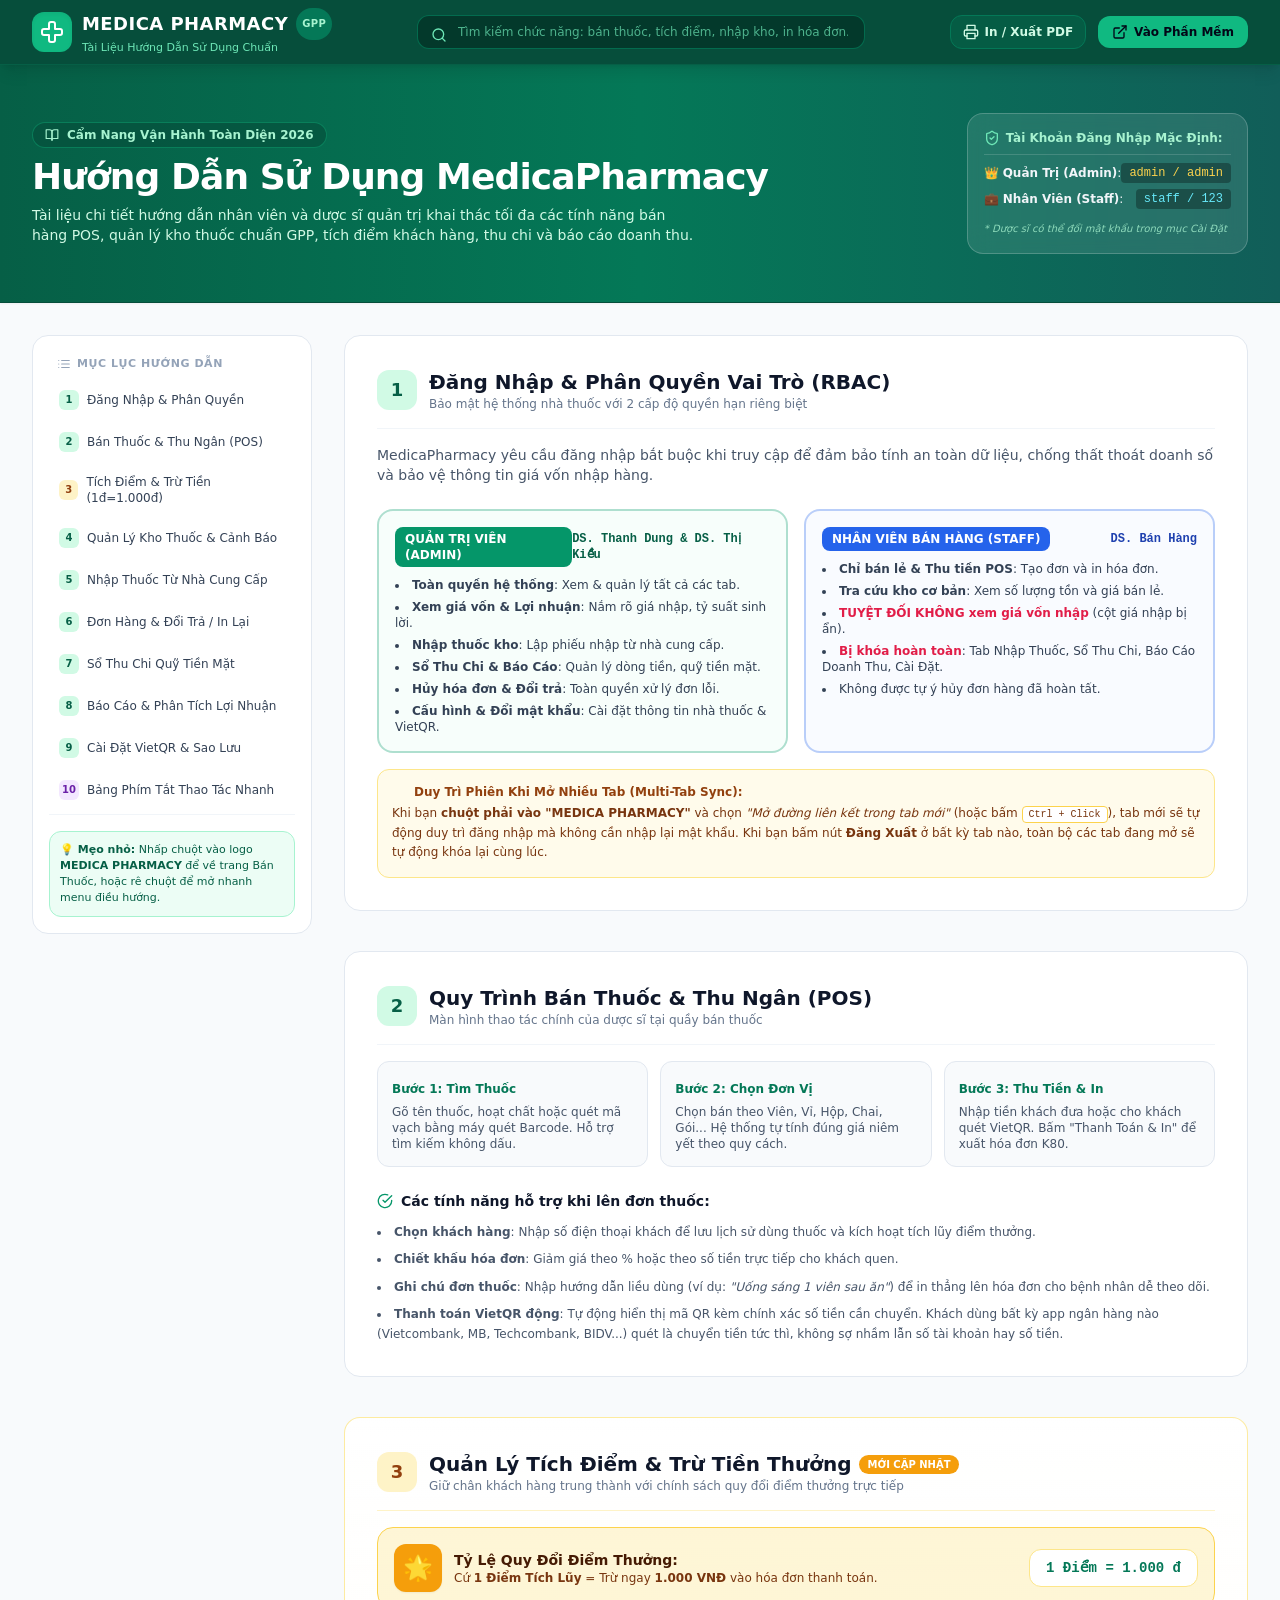
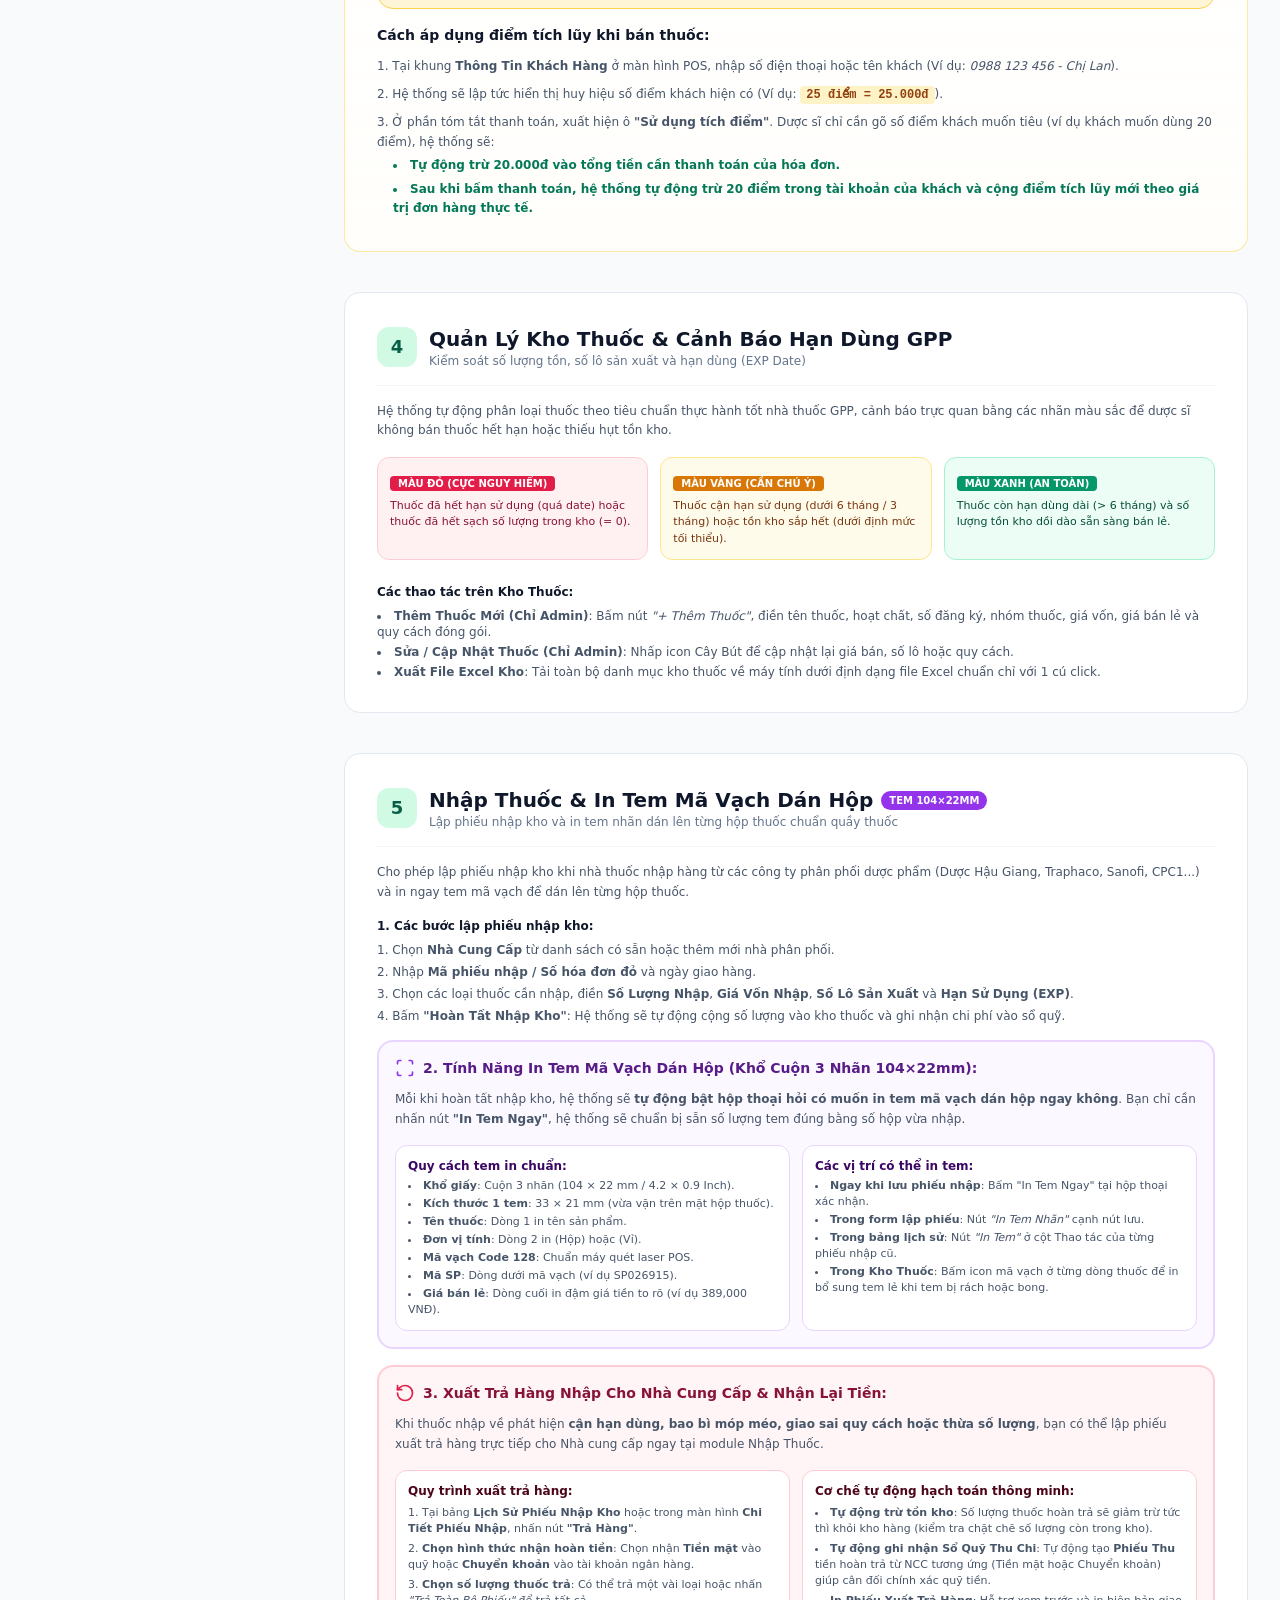
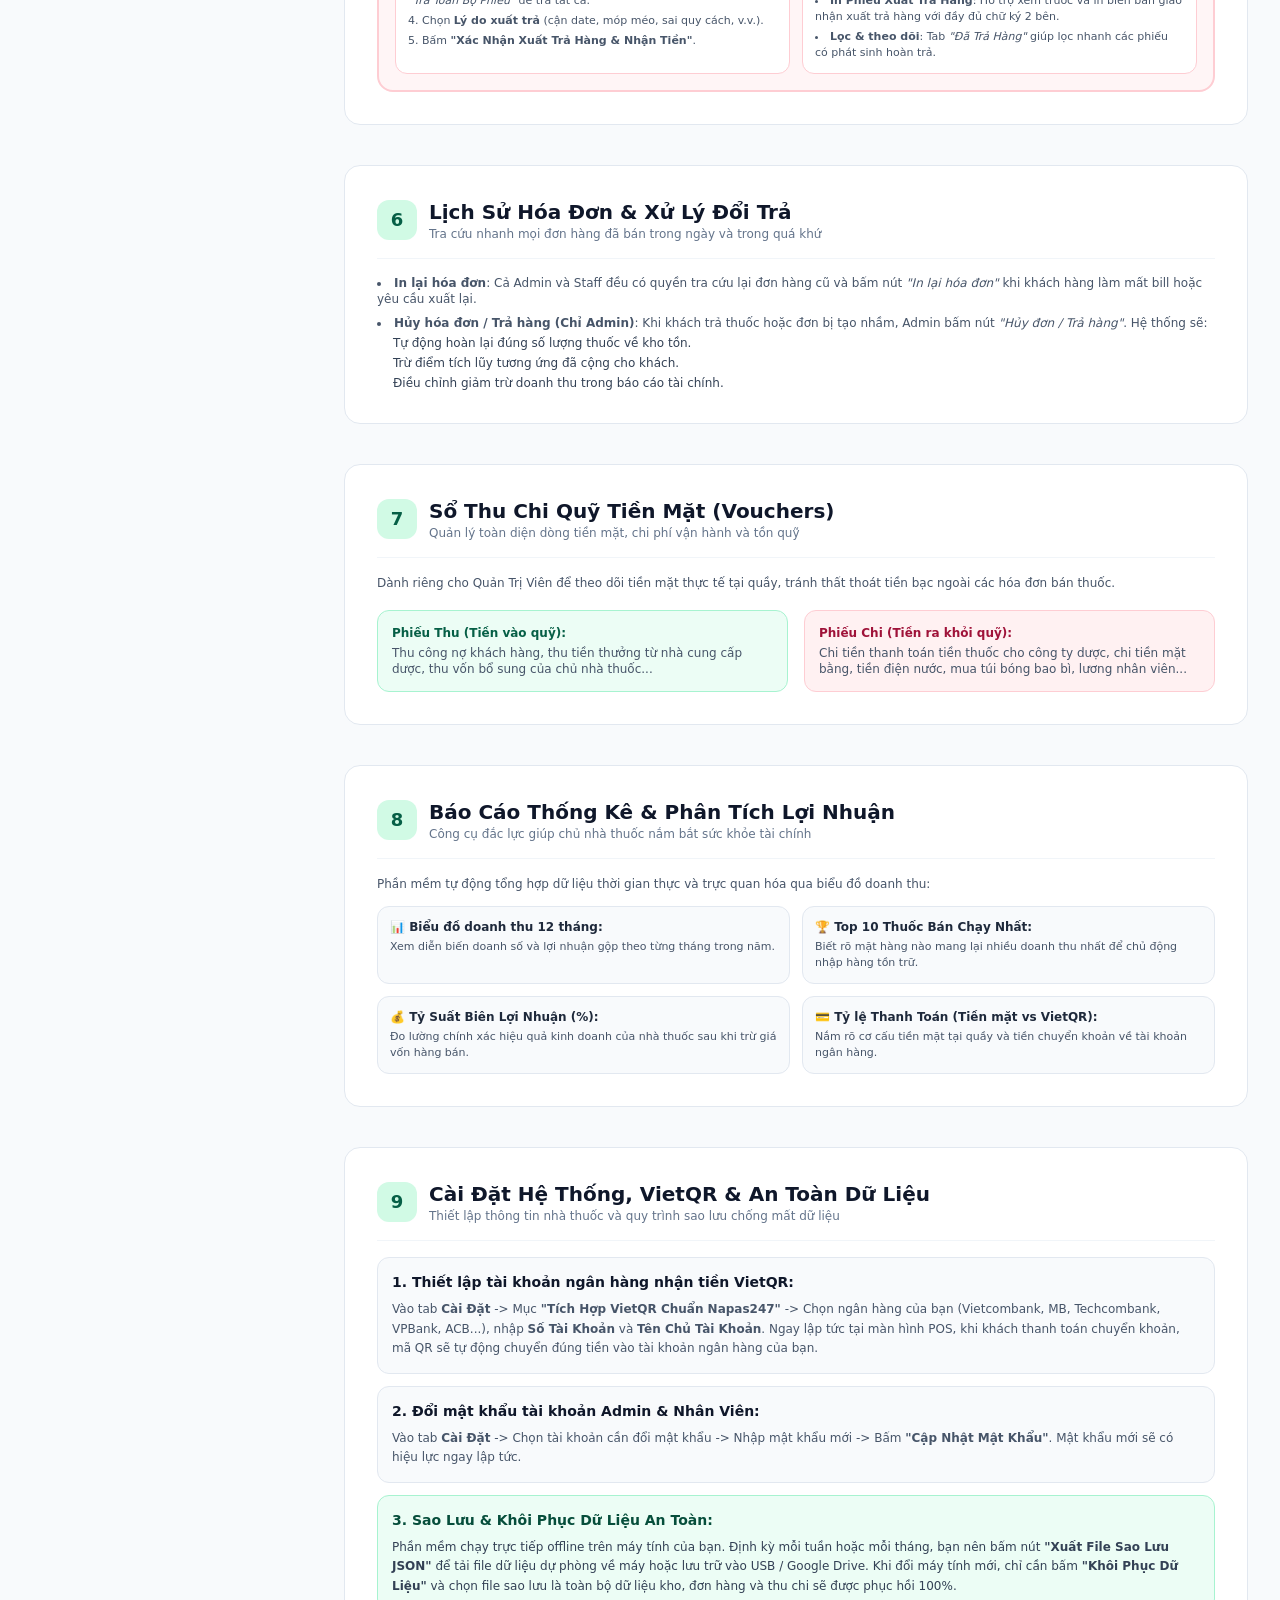
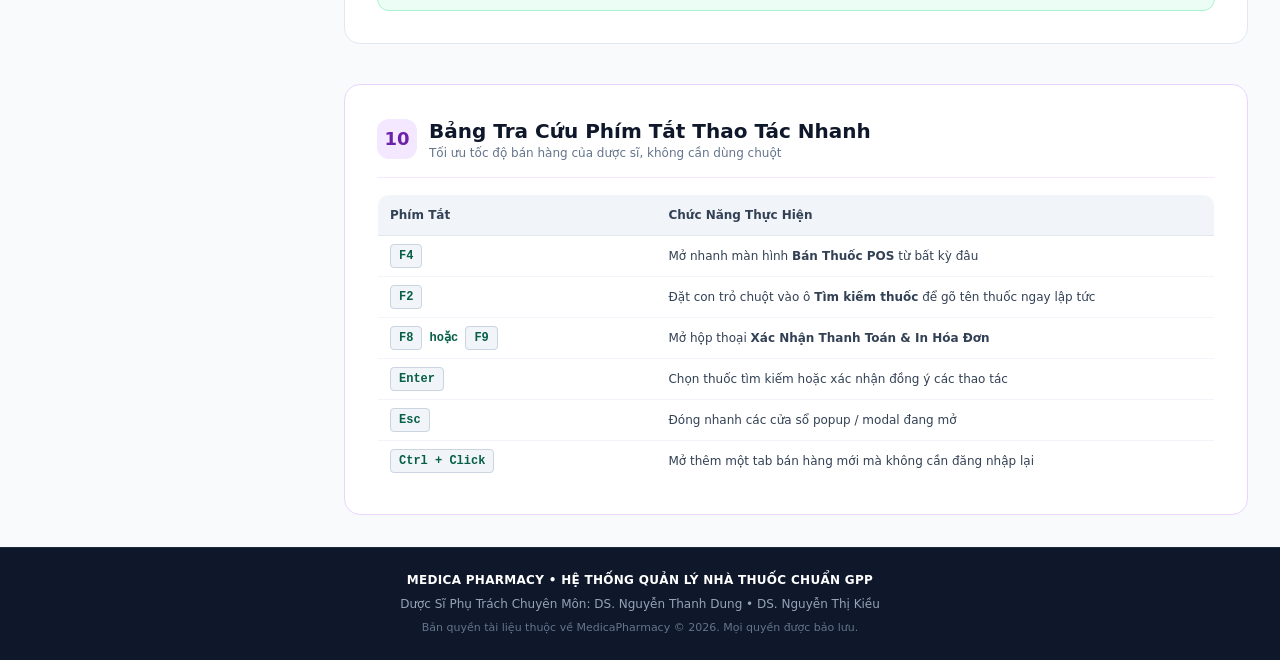
==== commit 539798ef: "feat(stockin): Them chuc nang tra hang nhap cho NCC, hoan tien mat/chuyen khoan va in phieu xuat tra" ====
--- a/huong-dan-su-dung.html
+++ b/huong-dan-su-dung.html
@@ -430,6 +430,38 @@
                             </div>
                         </div>
                     </div>
+
+                    <!-- HƯỚNG DẪN TRẢ HÀNG NHẬP CHO NHÀ CUNG CẤP -->
+                    <div class="p-4 bg-rose-50/70 border-2 border-rose-200 rounded-2xl space-y-3">
+                        <div class="flex items-center gap-2 text-rose-900 font-extrabold text-sm">
+                            <i data-lucide="rotate-ccw" class="w-5 h-5 text-rose-600"></i>
+                            <span>3. Xuất Trả Hàng Nhập Cho Nhà Cung Cấp & Nhận Lại Tiền:</span>
+                        </div>
+                        <p class="text-xs text-slate-600 leading-relaxed">
+                            Khi thuốc nhập về phát hiện <b>cận hạn dùng, bao bì móp méo, giao sai quy cách hoặc thừa số lượng</b>, bạn có thể lập phiếu xuất trả hàng trực tiếp cho Nhà cung cấp ngay tại module Nhập Thuốc.
+                        </p>
+                        <div class="grid grid-cols-1 sm:grid-cols-2 gap-3 pt-1">
+                            <div class="bg-white p-3 rounded-xl border border-rose-200 space-y-1.5 text-xs">
+                                <b class="text-rose-950">Quy trình xuất trả hàng:</b>
+                                <ol class="list-decimal list-inside text-slate-600 space-y-1 text-[11px]">
+                                    <li>Tại bảng <b>Lịch Sử Phiếu Nhập Kho</b> hoặc trong màn hình <b>Chi Tiết Phiếu Nhập</b>, nhấn nút <b>"Trả Hàng"</b>.</li>
+                                    <li><b>Chọn hình thức nhận hoàn tiền</b>: Chọn nhận <b>Tiền mặt</b> vào quỹ hoặc <b>Chuyển khoản</b> vào tài khoản ngân hàng.</li>
+                                    <li><b>Chọn số lượng thuốc trả</b>: Có thể trả một vài loại hoặc nhấn <i>"Trả Toàn Bộ Phiếu"</i> để trả tất cả.</li>
+                                    <li>Chọn <b>Lý do xuất trả</b> (cận date, móp méo, sai quy cách, v.v.).</li>
+                                    <li>Bấm <b>"Xác Nhận Xuất Trả Hàng & Nhận Tiền"</b>.</li>
+                                </ol>
+                            </div>
+                            <div class="bg-white p-3 rounded-xl border border-rose-200 space-y-1.5 text-xs">
+                                <b class="text-rose-950">Cơ chế tự động hạch toán thông minh:</b>
+                                <ul class="list-disc list-inside text-slate-600 space-y-1 text-[11px]">
+                                    <li><b>Tự động trừ tồn kho</b>: Số lượng thuốc hoàn trả sẽ giảm trừ tức thì khỏi kho hàng (kiểm tra chặt chẽ số lượng còn trong kho).</li>
+                                    <li><b>Tự động ghi nhận Sổ Quỹ Thu Chi</b>: Tự động tạo <b>Phiếu Thu</b> tiền hoàn trả từ NCC tương ứng (Tiền mặt hoặc Chuyển khoản) giúp cân đối chính xác quỹ tiền.</li>
+                                    <li><b>In Phiếu Xuất Trả Hàng</b>: Hỗ trợ xem trước và in biên bản giao nhận xuất trả hàng với đầy đủ chữ ký 2 bên.</li>
+                                    <li><b>Lọc & theo dõi</b>: Tab <i>"Đã Trả Hàng"</i> giúp lọc nhanh các phiếu có phát sinh hoàn trả.</li>
+                                </ul>
+                            </div>
+                        </div>
+                    </div>
                 </section>
 
                 <!-- PHẦN 6: ĐƠN HÀNG & ĐỔI TRẢ -->
